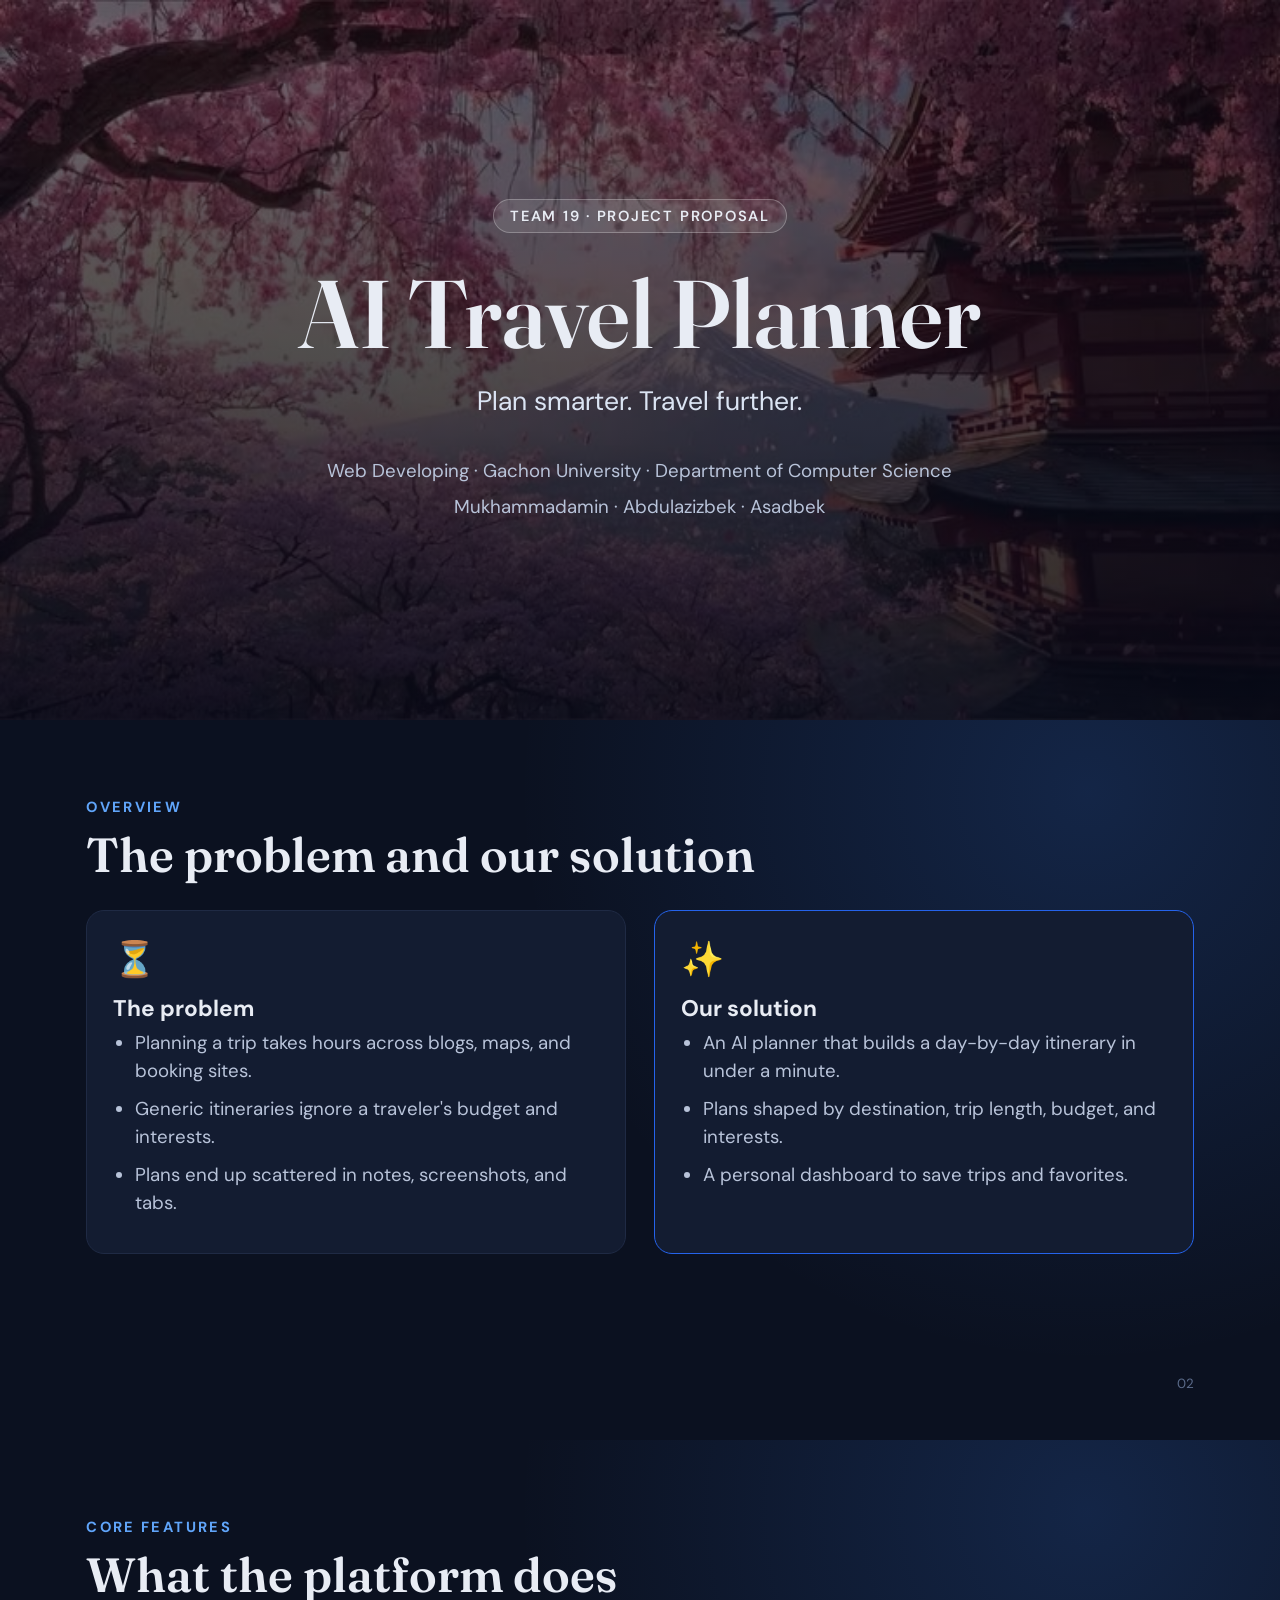
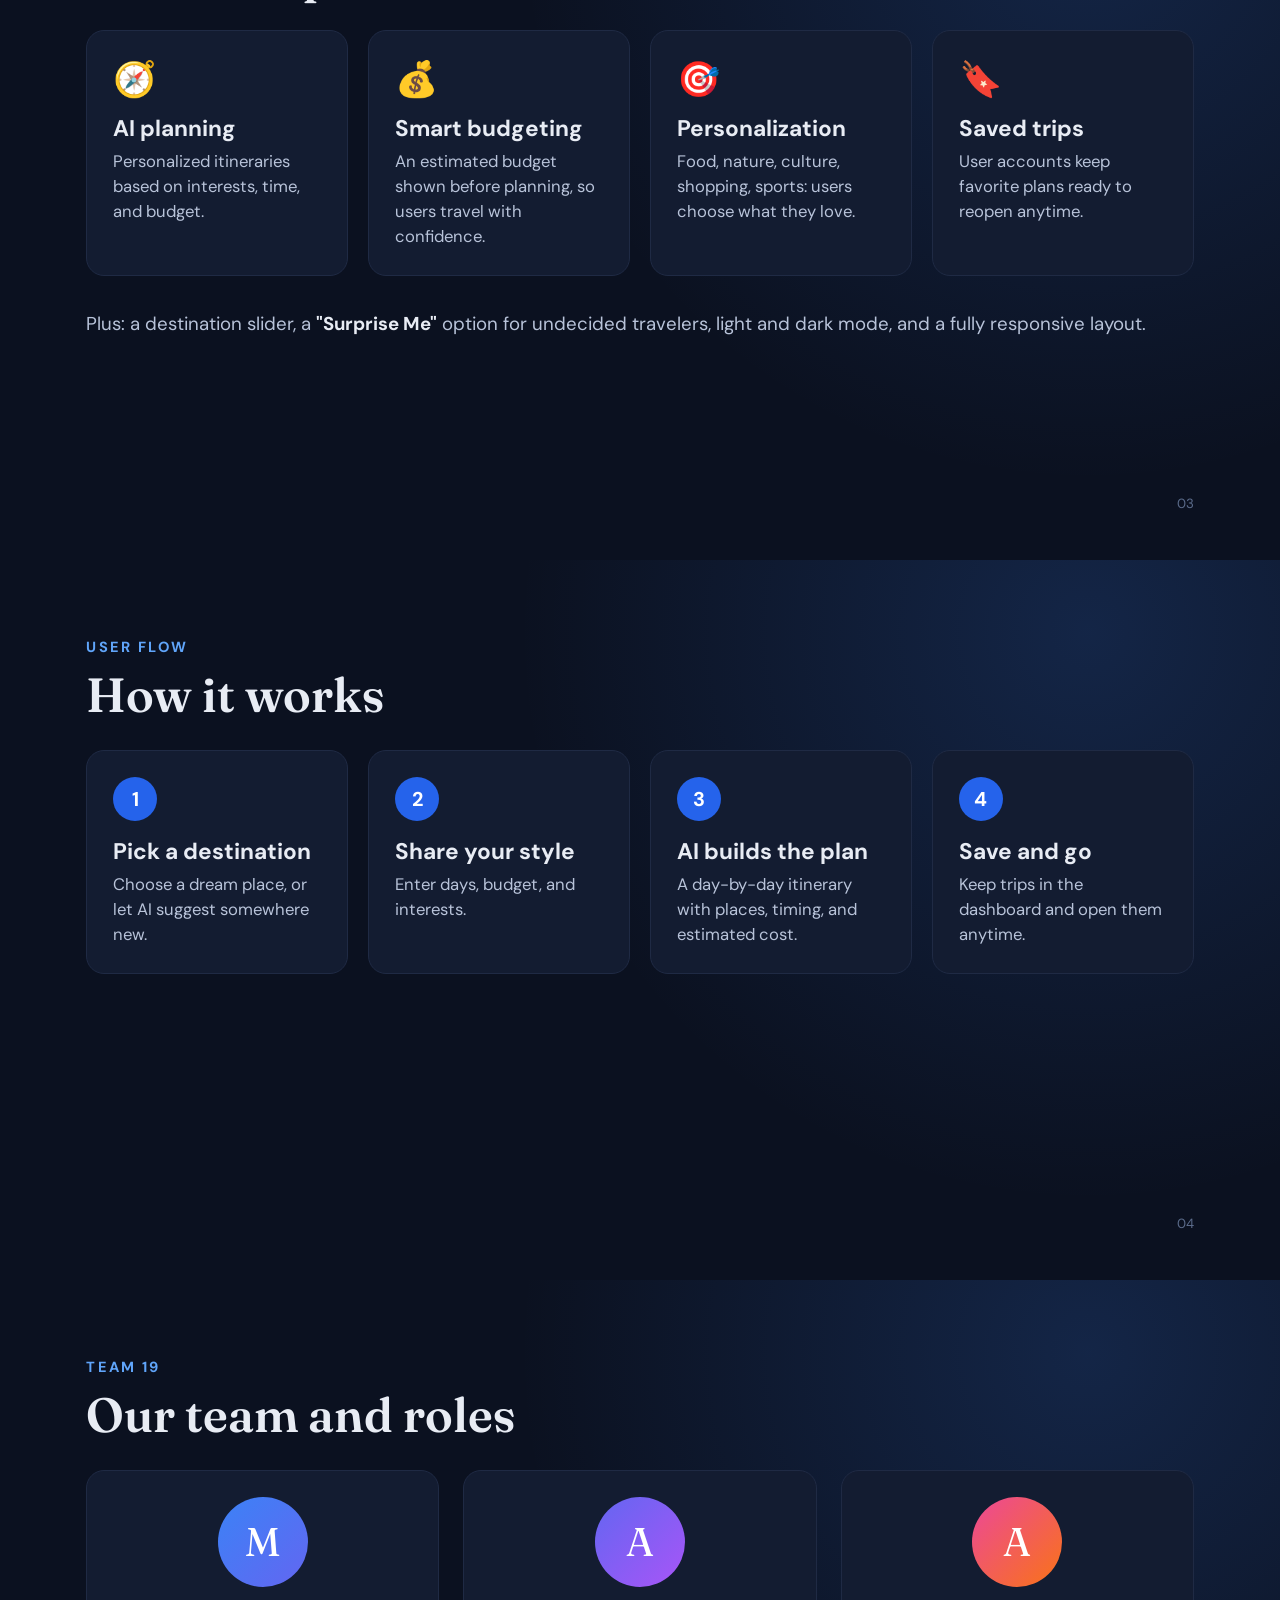
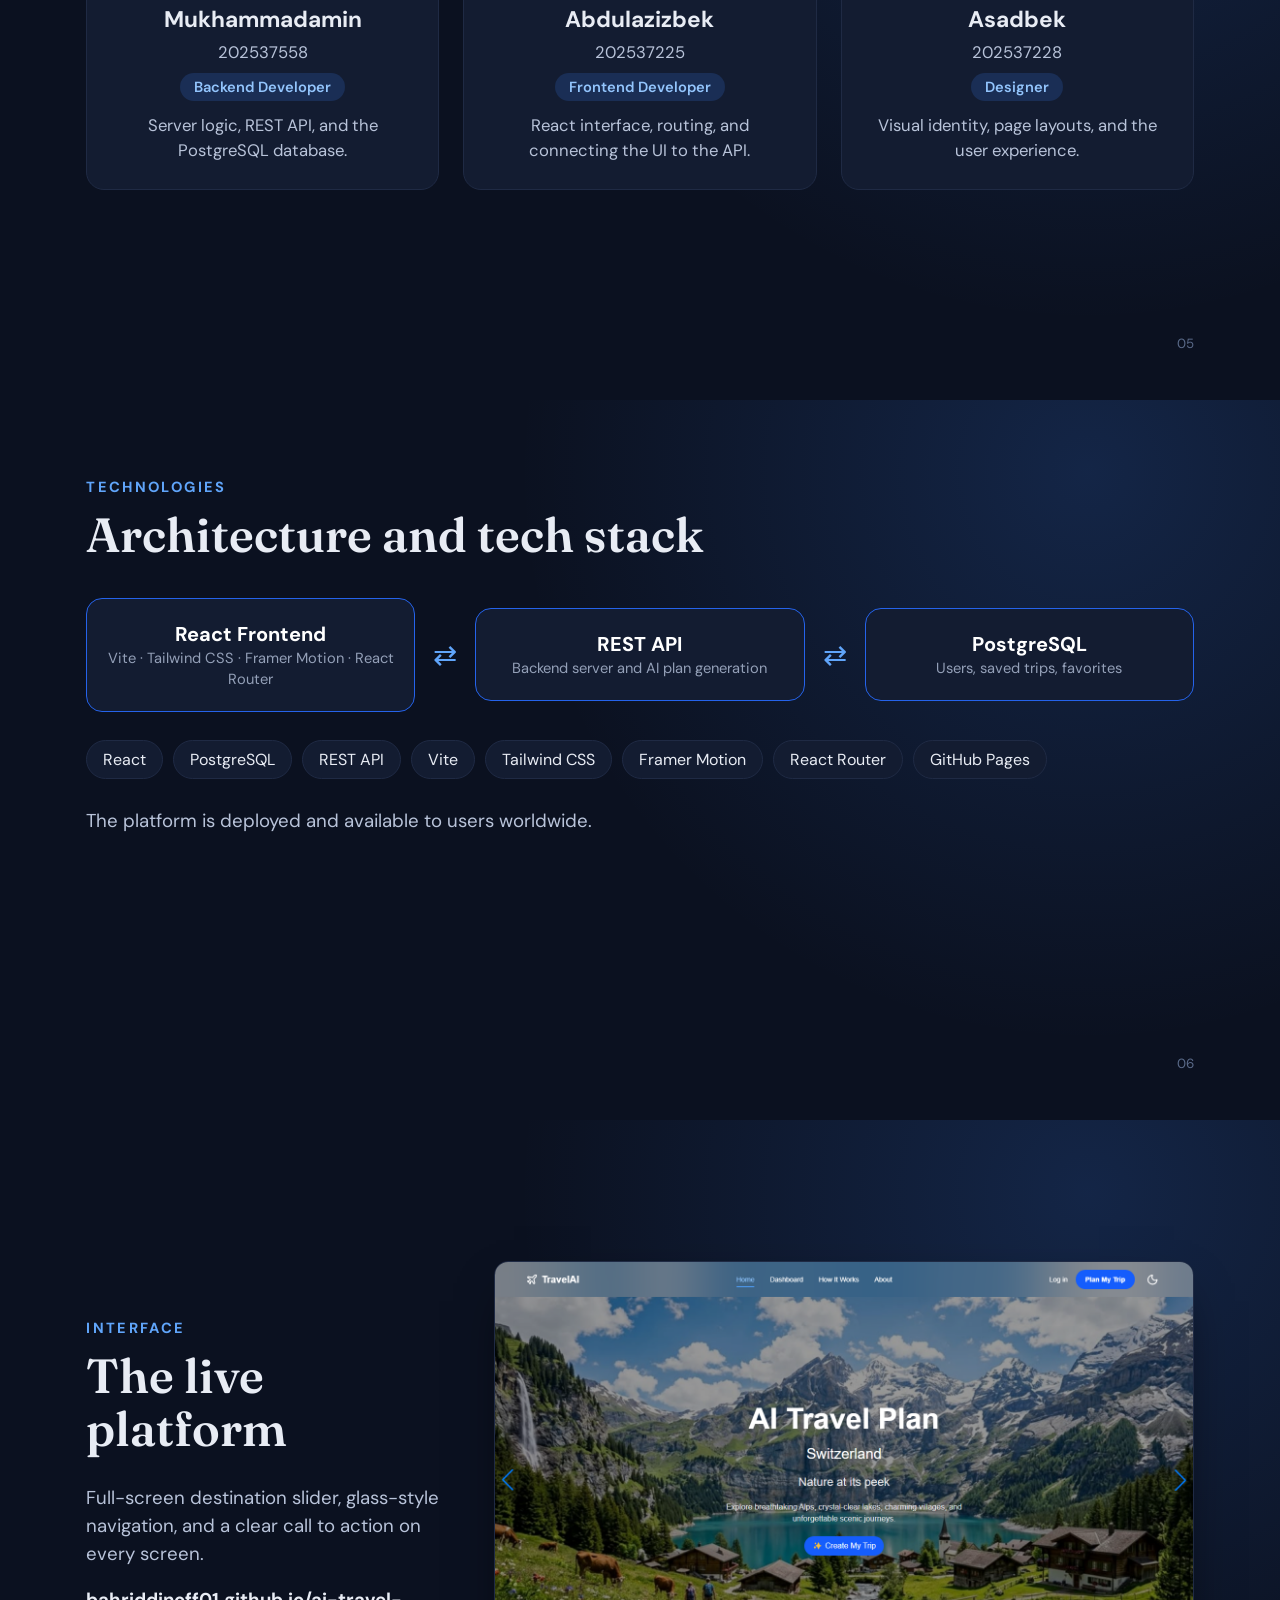
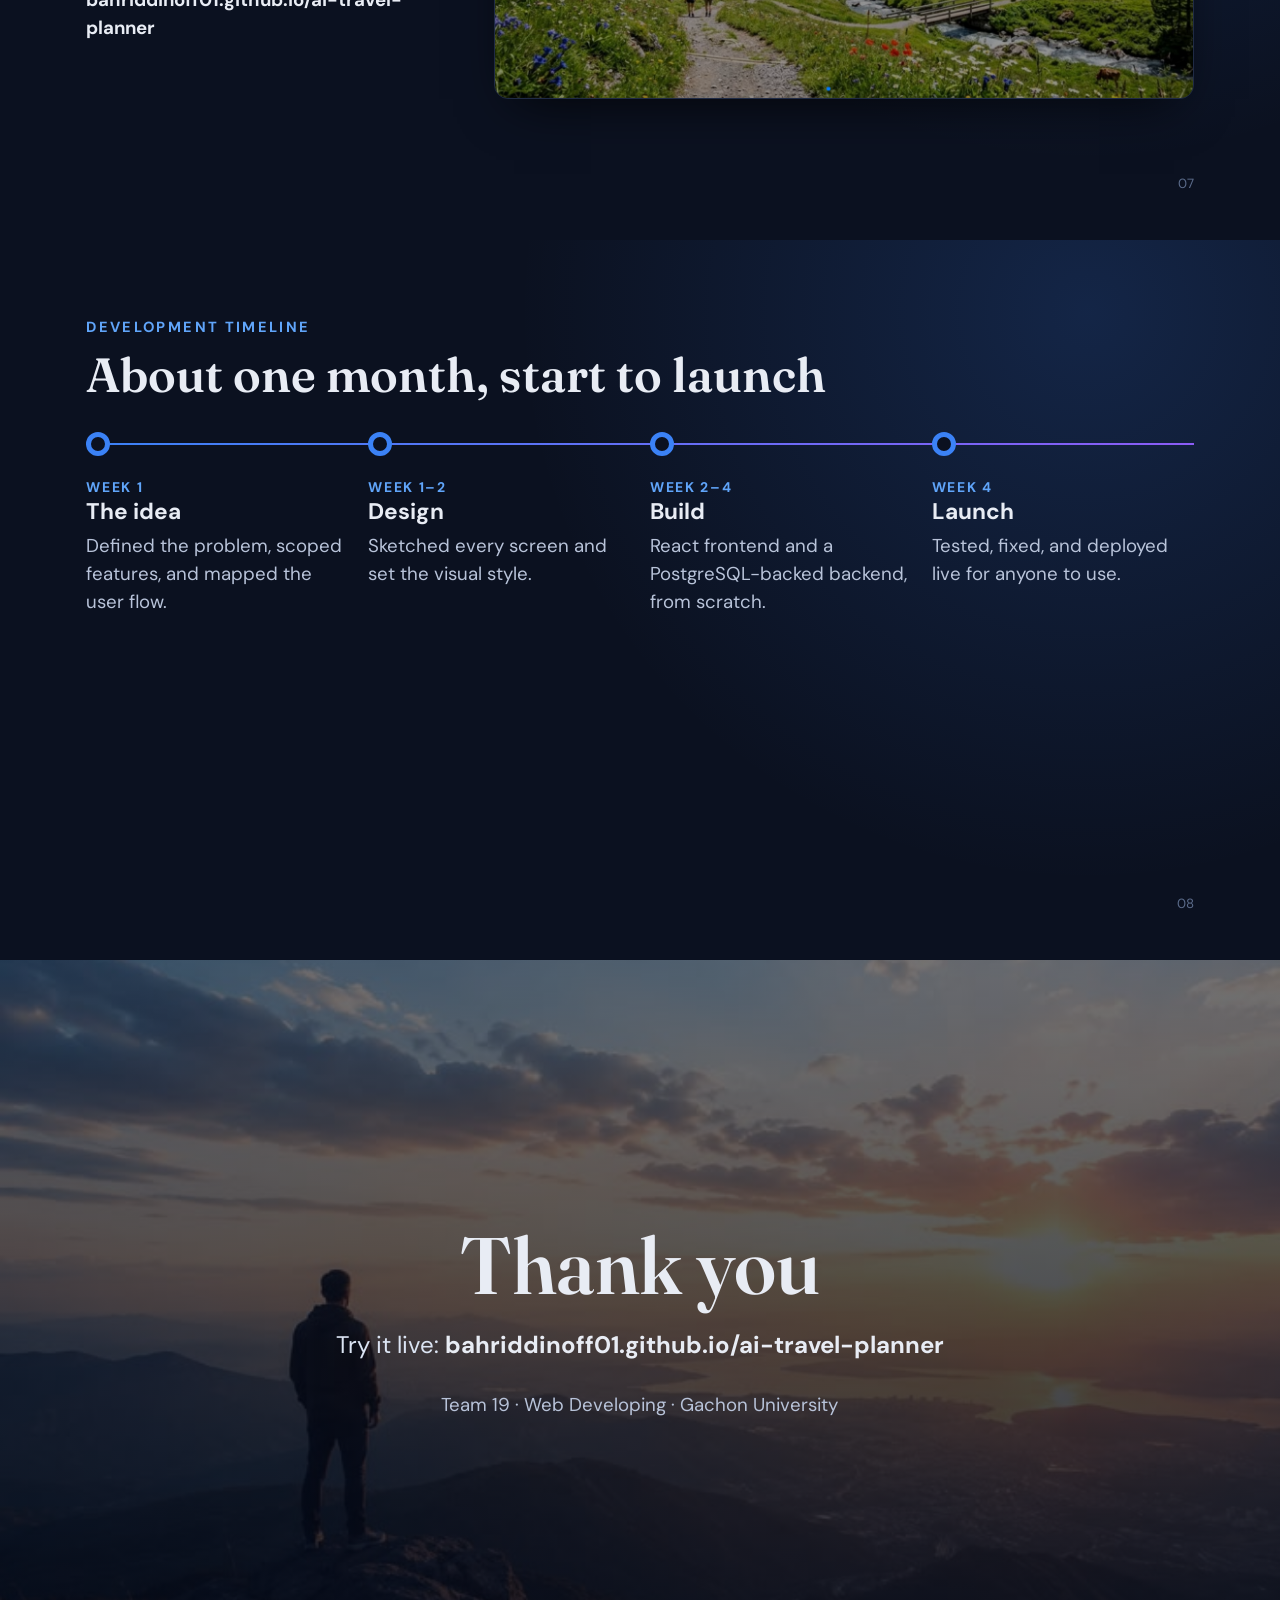
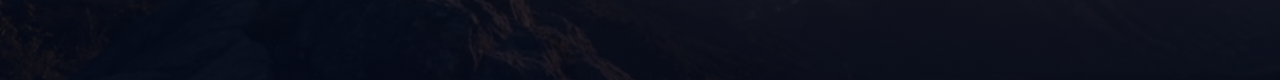
==== pdf-source/proposal-slides.html @ 337b98de "Team 19 AI Travel Planner proposal page Co-Authored-By: Claude Opus 5.5 <noreply@anthropic.com>" ====
<!DOCTYPE html>
<html lang="en">
<head>
<meta charset="UTF-8" />
<title>AI Travel Planner — Team 19 Proposal</title>
<link href="https://fonts.googleapis.com/css2?family=DM+Sans:wght@400;500;600;700&family=Fraunces:opsz,wght@9..144,500;9..144,600&display=swap" rel="stylesheet" />
<style>
  @page { size: 13.333in 7.5in; margin: 0; }
  * { box-sizing: border-box; margin: 0; padding: 0; }
  html, body { -webkit-print-color-adjust: exact; print-color-adjust: exact; }
  body { font-family: "DM Sans", sans-serif; color: #e8ecf4; background: #0b1120; }
  .slide {
    width: 13.333in; height: 7.5in; position: relative; overflow: hidden;
    padding: 0.8in 0.9in; page-break-after: always; break-after: page;
    background: radial-gradient(circle at 85% 10%, rgba(59,130,246,0.18), transparent 45%), #0b1120;
  }
  .slide:last-child { page-break-after: auto; break-after: auto; }
  .photo { background-size: cover; background-position: center; }
  .photo::before { content: ""; position: absolute; inset: 0; background: linear-gradient(180deg, rgba(5,10,25,.55), rgba(5,10,25,.85)); }
  .photo > * { position: relative; }
  h1, h2 { font-family: "Fraunces", Georgia, serif; font-weight: 600; line-height: 1.1; }
  h1 { font-size: 72pt; }
  h2 { font-size: 36pt; margin-bottom: 28px; }
  h3 { font-size: 17pt; margin-bottom: 6px; }
  p, li { font-size: 14pt; line-height: 1.5; color: #b8c3d9; }
  .kicker { font-size: 11pt; font-weight: 700; letter-spacing: .16em; text-transform: uppercase; color: #60a5fa; margin-bottom: 12px; display: block; }
  .pill { display: inline-block; padding: 6px 16px; border-radius: 999px; border: 1px solid rgba(255,255,255,.25); background: rgba(255,255,255,.1); font-size: 11pt; letter-spacing: .12em; text-transform: uppercase; font-weight: 600; }
  .num { position: absolute; right: .9in; bottom: .5in; font-size: 10pt; color: #5b6b8a; }
  .grid2 { display: grid; grid-template-columns: 1fr 1fr; gap: 28px; }
  .grid3 { display: grid; grid-template-columns: repeat(3, 1fr); gap: 24px; }
  .grid4 { display: grid; grid-template-columns: repeat(4, 1fr); gap: 20px; }
  .card { background: #131c31; border: 1px solid #1f2a44; border-radius: 18px; padding: 26px; }
  .card .ic { font-size: 26pt; margin-bottom: 12px; }
  .card p { font-size: 12.5pt; }
  .step { width: 44px; height: 44px; border-radius: 50%; background: #2563eb; color: #fff; display: grid; place-items: center; font-weight: 700; font-size: 15pt; margin-bottom: 16px; }
  .avatar { width: 90px; height: 90px; border-radius: 50%; display: grid; place-items: center; font-family: Fraunces, serif; font-size: 30pt; color: #fff; margin-bottom: 18px; }
  .role { display: inline-block; margin: 8px 0 12px; padding: 4px 14px; border-radius: 999px; background: rgba(59,130,246,.18); color: #93c5fd; font-size: 11pt; font-weight: 600; }
  .shot { width: 100%; border-radius: 14px; border: 1px solid #1f2a44; box-shadow: 0 20px 50px -20px rgba(0,0,0,.8); }
  .tl { display: grid; grid-template-columns: repeat(4, 1fr); gap: 20px; position: relative; margin-top: 30px; }
  .tl::before { content: ""; position: absolute; left: 0; right: 0; top: 11px; height: 2px; background: linear-gradient(90deg, #3b82f6, #8b5cf6); }
  .tl .dot { width: 24px; height: 24px; border-radius: 50%; background: #0b1120; border: 5px solid #3b82f6; position: relative; margin-bottom: 20px; }
  .when { font-size: 10.5pt; font-weight: 700; letter-spacing: .12em; text-transform: uppercase; color: #60a5fa; }
  .arch { display: flex; align-items: center; gap: 18px; margin-top: 36px; }
  .arch .box { flex: 1; text-align: center; background: #131c31; border: 1px solid #2563eb; border-radius: 16px; padding: 22px 12px; }
  .arch .box b { display: block; font-size: 15pt; color: #fff; }
  .arch .box span { font-size: 11pt; color: #94a0b8; }
  .arrow { color: #60a5fa; font-size: 22pt; }
  .tags { display: flex; flex-wrap: wrap; gap: 10px; margin-top: 28px; }
  .tags span { padding: 8px 16px; border-radius: 999px; background: #131c31; border: 1px solid #1f2a44; font-size: 12pt; color: #e8ecf4; }
  ul { padding-left: 22px; }
  li { margin-bottom: 10px; }
  b, strong { color: #e8ecf4; }
</style>
</head>
<body>

<!-- 1. Cover -->
<section class="slide photo" style="background-image:url('../assets/japan.jpg'); display:flex; flex-direction:column; justify-content:center; align-items:center; text-align:center;">
  <span class="pill">Team 19 · Project Proposal</span>
  <h1 style="margin:28px 0 14px;">AI Travel Planner</h1>
  <p style="font-size:20pt; color:#dbe4f3;">Plan smarter. Travel further.</p>
  <p style="margin-top:36px;">Web Developing · Gachon University · Department of Computer Science</p>
  <p style="margin-top:8px;">Mukhammadamin · Abdulazizbek · Asadbek</p>
</section>

<!-- 2. Problem & solution -->
<section class="slide">
  <span class="kicker">Overview</span>
  <h2>The problem and our solution</h2>
  <div class="grid2">
    <div class="card">
      <div class="ic">⏳</div>
      <h3>The problem</h3>
      <ul>
        <li>Planning a trip takes hours across blogs, maps, and booking sites.</li>
        <li>Generic itineraries ignore a traveler's budget and interests.</li>
        <li>Plans end up scattered in notes, screenshots, and tabs.</li>
      </ul>
    </div>
    <div class="card" style="border-color:#2563eb;">
      <div class="ic">✨</div>
      <h3>Our solution</h3>
      <ul>
        <li>An AI planner that builds a day-by-day itinerary in under a minute.</li>
        <li>Plans shaped by destination, trip length, budget, and interests.</li>
        <li>A personal dashboard to save trips and favorites.</li>
      </ul>
    </div>
  </div>
  <span class="num">02</span>
</section>

<!-- 3. Features -->
<section class="slide">
  <span class="kicker">Core features</span>
  <h2>What the platform does</h2>
  <div class="grid4">
    <div class="card"><div class="ic">🧭</div><h3>AI planning</h3><p>Personalized itineraries based on interests, time, and budget.</p></div>
    <div class="card"><div class="ic">💰</div><h3>Smart budgeting</h3><p>An estimated budget shown before planning, so users travel with confidence.</p></div>
    <div class="card"><div class="ic">🎯</div><h3>Personalization</h3><p>Food, nature, culture, shopping, sports: users choose what they love.</p></div>
    <div class="card"><div class="ic">🔖</div><h3>Saved trips</h3><p>User accounts keep favorite plans ready to reopen anytime.</p></div>
  </div>
  <p style="margin-top:34px;">Plus: a destination slider, a <b>"Surprise Me"</b> option for undecided travelers, light and dark mode, and a fully responsive layout.</p>
  <span class="num">03</span>
</section>

<!-- 4. How it works -->
<section class="slide">
  <span class="kicker">User flow</span>
  <h2>How it works</h2>
  <div class="grid4">
    <div class="card"><div class="step">1</div><h3>Pick a destination</h3><p>Choose a dream place, or let AI suggest somewhere new.</p></div>
    <div class="card"><div class="step">2</div><h3>Share your style</h3><p>Enter days, budget, and interests.</p></div>
    <div class="card"><div class="step">3</div><h3>AI builds the plan</h3><p>A day-by-day itinerary with places, timing, and estimated cost.</p></div>
    <div class="card"><div class="step">4</div><h3>Save and go</h3><p>Keep trips in the dashboard and open them anytime.</p></div>
  </div>
  <span class="num">04</span>
</section>

<!-- 5. Team -->
<section class="slide">
  <span class="kicker">Team 19</span>
  <h2>Our team and roles</h2>
  <div class="grid3">
    <div class="card" style="text-align:center;">
      <div class="avatar" style="margin-inline:auto; background:linear-gradient(135deg,#3b82f6,#6366f1);">M</div>
      <h3>Mukhammadamin</h3><p>202537558</p>
      <span class="role">Backend Developer</span>
      <p>Server logic, REST API, and the PostgreSQL database.</p>
    </div>
    <div class="card" style="text-align:center;">
      <div class="avatar" style="margin-inline:auto; background:linear-gradient(135deg,#6366f1,#a855f7);">A</div>
      <h3>Abdulazizbek</h3><p>202537225</p>
      <span class="role">Frontend Developer</span>
      <p>React interface, routing, and connecting the UI to the API.</p>
    </div>
    <div class="card" style="text-align:center;">
      <div class="avatar" style="margin-inline:auto; background:linear-gradient(135deg,#ec4899,#f97316);">A</div>
      <h3>Asadbek</h3><p>202537228</p>
      <span class="role">Designer</span>
      <p>Visual identity, page layouts, and the user experience.</p>
    </div>
  </div>
  <span class="num">05</span>
</section>

<!-- 6. Tech -->
<section class="slide">
  <span class="kicker">Technologies</span>
  <h2>Architecture and tech stack</h2>
  <div class="arch">
    <div class="box"><b>React Frontend</b><span>Vite · Tailwind CSS · Framer Motion · React Router</span></div>
    <div class="arrow">⇄</div>
    <div class="box"><b>REST API</b><span>Backend server and AI plan generation</span></div>
    <div class="arrow">⇄</div>
    <div class="box"><b>PostgreSQL</b><span>Users, saved trips, favorites</span></div>
  </div>
  <div class="tags">
    <span>React</span><span>PostgreSQL</span><span>REST API</span><span>Vite</span><span>Tailwind CSS</span><span>Framer Motion</span><span>React Router</span><span>GitHub Pages</span>
  </div>
  <p style="margin-top:28px;">The platform is deployed and available to users worldwide.</p>
  <span class="num">06</span>
</section>

<!-- 7. Interface -->
<section class="slide">
  <div style="display:grid; grid-template-columns: 1fr 1.9fr; gap:40px; align-items:center; height:100%;">
    <div>
      <span class="kicker">Interface</span>
      <h2>The live platform</h2>
      <p>Full-screen destination slider, glass-style navigation, and a clear call to action on every screen.</p>
      <p style="margin-top:18px;"><b>bahriddinoff01.github.io/ai-travel-planner</b></p>
    </div>
    <img class="shot" src="../assets/shots/home.png" alt="AI Travel Planner home page" />
  </div>
  <span class="num">07</span>
</section>

<!-- 8. Timeline -->
<section class="slide">
  <span class="kicker">Development timeline</span>
  <h2>About one month, start to launch</h2>
  <div class="tl">
    <div><div class="dot"></div><span class="when">Week 1</span><h3>The idea</h3><p>Defined the problem, scoped features, and mapped the user flow.</p></div>
    <div><div class="dot"></div><span class="when">Week 1–2</span><h3>Design</h3><p>Sketched every screen and set the visual style.</p></div>
    <div><div class="dot"></div><span class="when">Week 2–4</span><h3>Build</h3><p>React frontend and a PostgreSQL-backed backend, from scratch.</p></div>
    <div><div class="dot"></div><span class="when">Week 4</span><h3>Launch</h3><p>Tested, fixed, and deployed live for anyone to use.</p></div>
  </div>
  <span class="num">08</span>
</section>

<!-- 9. Thank you -->
<section class="slide photo" style="background-image:url('../assets/road.jpg'); display:flex; flex-direction:column; justify-content:center; align-items:center; text-align:center;">
  <h1 style="font-size:60pt;">Thank you</h1>
  <p style="font-size:18pt; margin-top:18px; color:#dbe4f3;">Try it live: <b>bahriddinoff01.github.io/ai-travel-planner</b></p>
  <p style="margin-top:28px;">Team 19 · Web Developing · Gachon University</p>
</section>

</body>
</html>
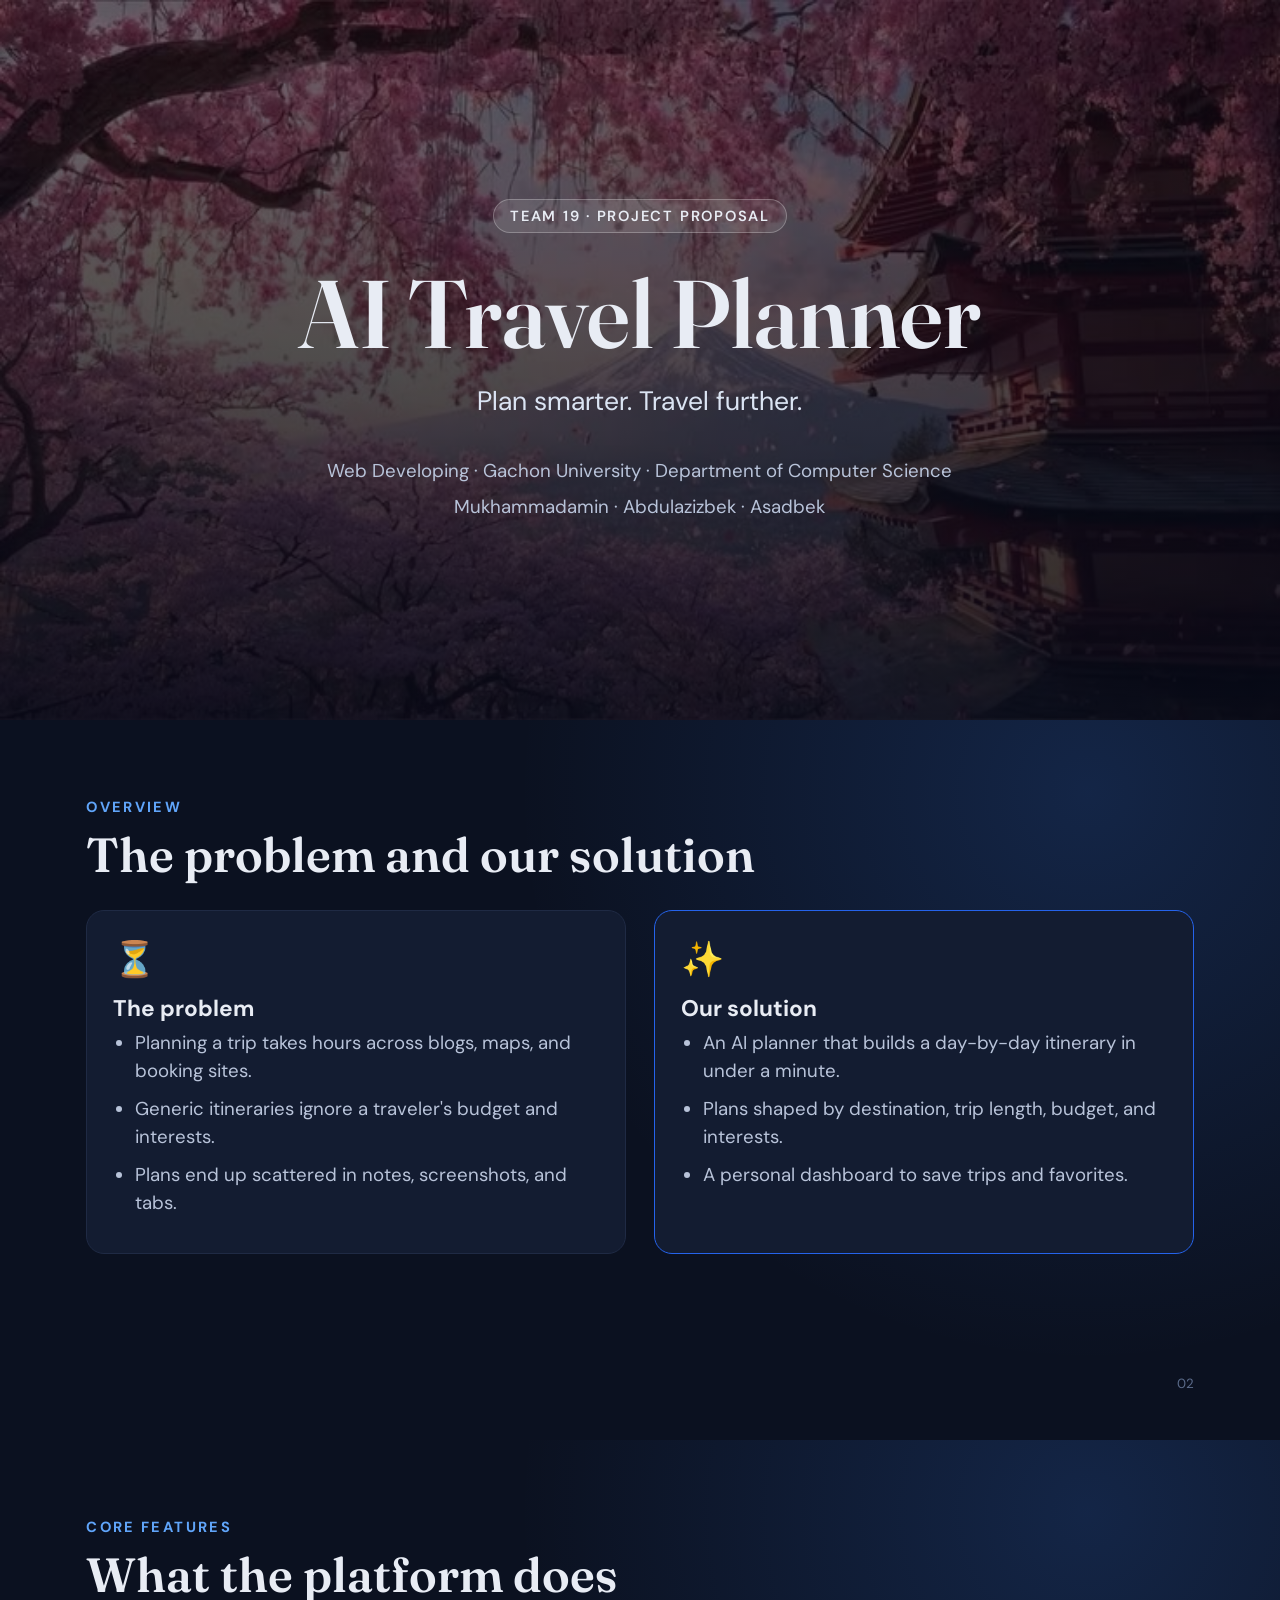
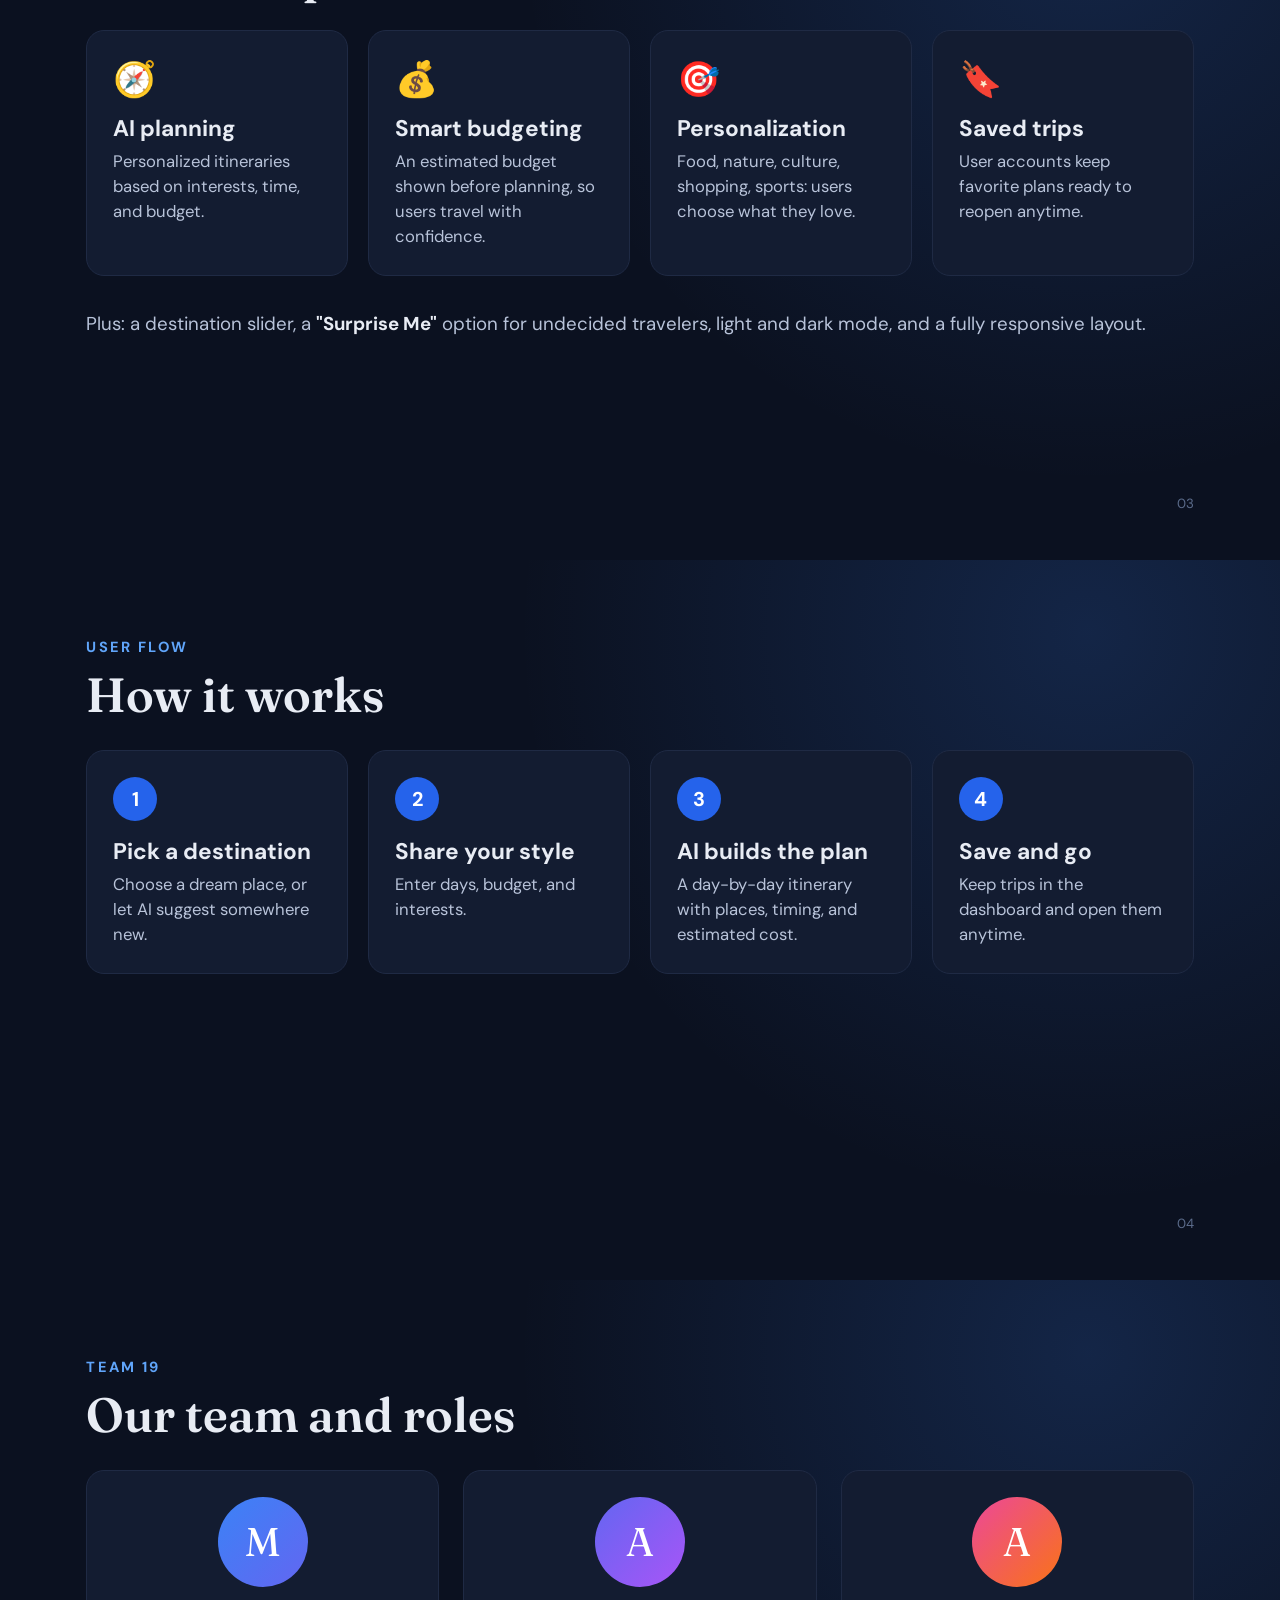
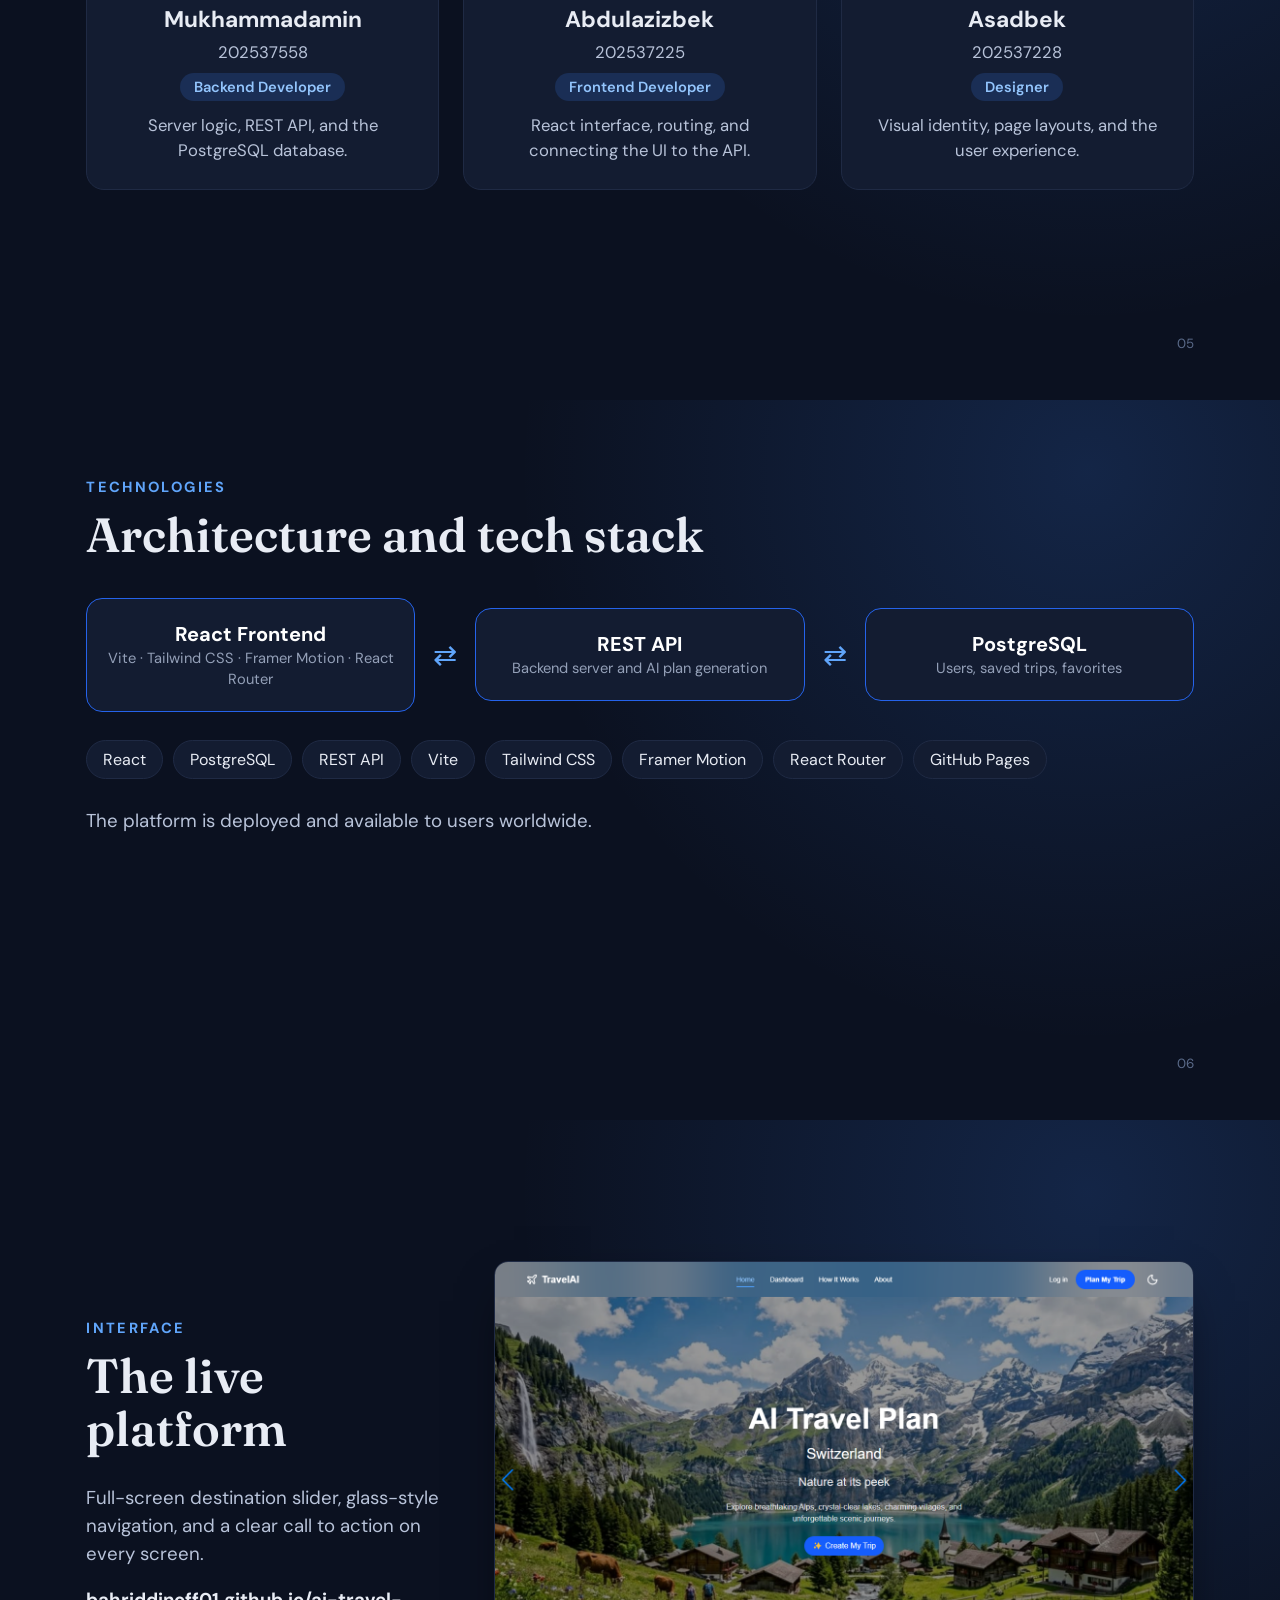
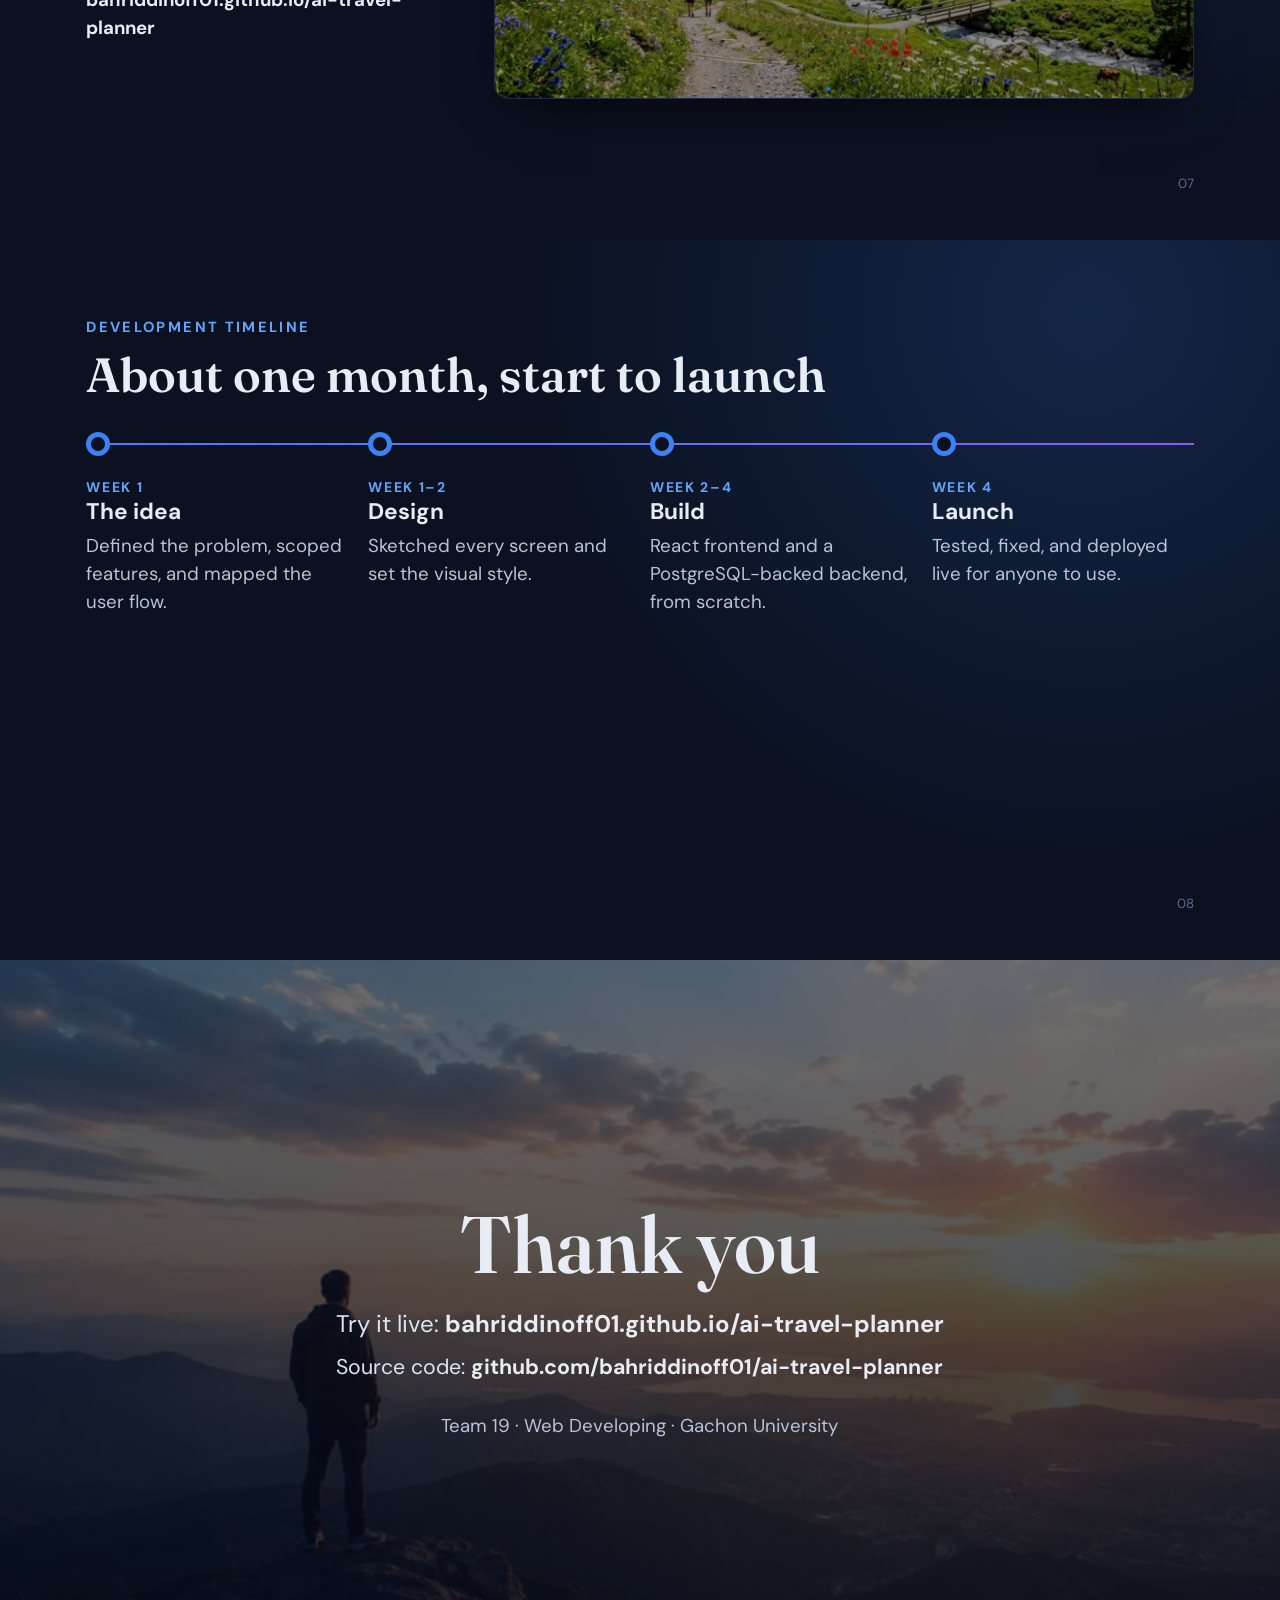
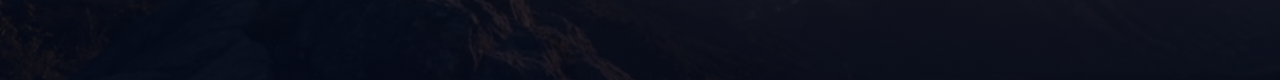
==== commit b8497277: "Add GitHub repository link to page and proposal PDF Co-Authored-By: Claude Opus 5.5 <noreply@anthrop" ====
--- a/pdf-source/proposal-slides.html
+++ b/pdf-source/proposal-slides.html
@@ -193,6 +193,7 @@
 <section class="slide photo" style="background-image:url('../assets/road.jpg'); display:flex; flex-direction:column; justify-content:center; align-items:center; text-align:center;">
   <h1 style="font-size:60pt;">Thank you</h1>
   <p style="font-size:18pt; margin-top:18px; color:#dbe4f3;">Try it live: <b>bahriddinoff01.github.io/ai-travel-planner</b></p>
+  <p style="font-size:16pt; margin-top:10px; color:#dbe4f3;">Source code: <b>github.com/bahriddinoff01/ai-travel-planner</b></p>
   <p style="margin-top:28px;">Team 19 · Web Developing · Gachon University</p>
 </section>
 
